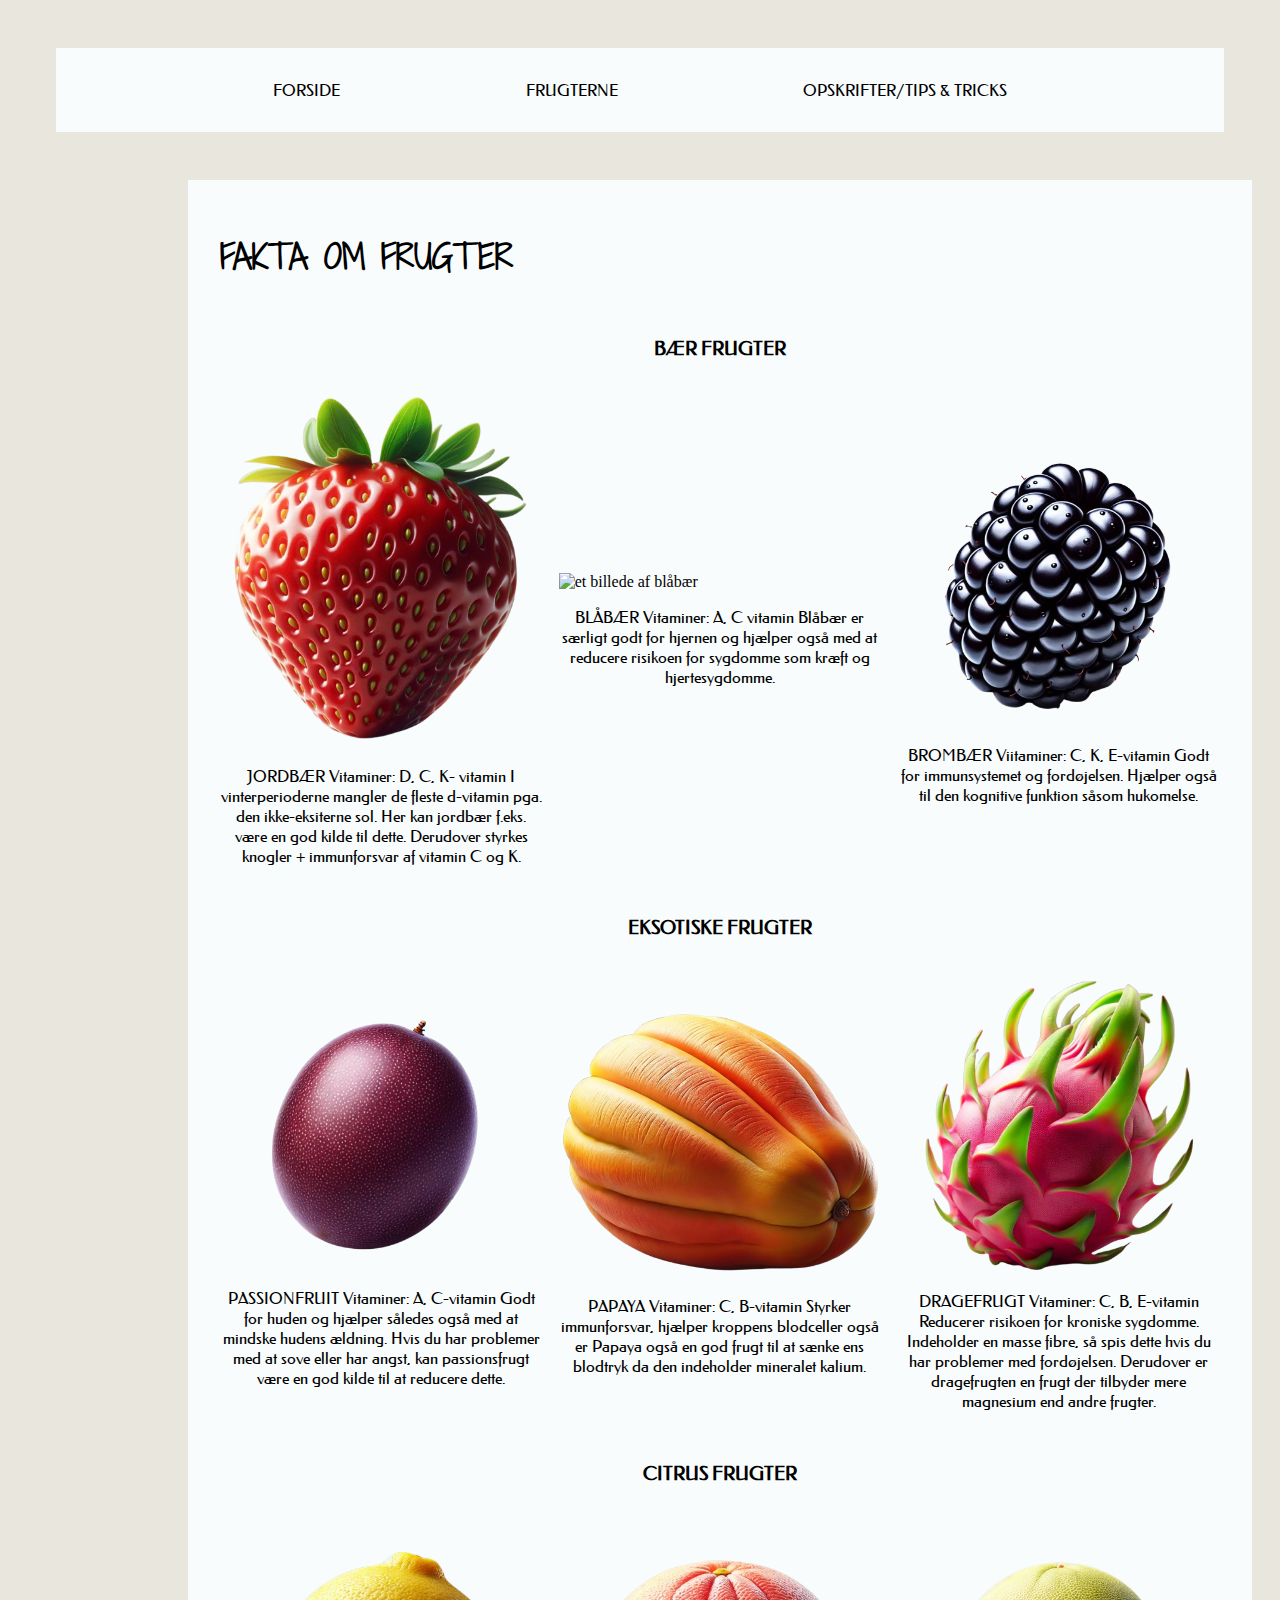
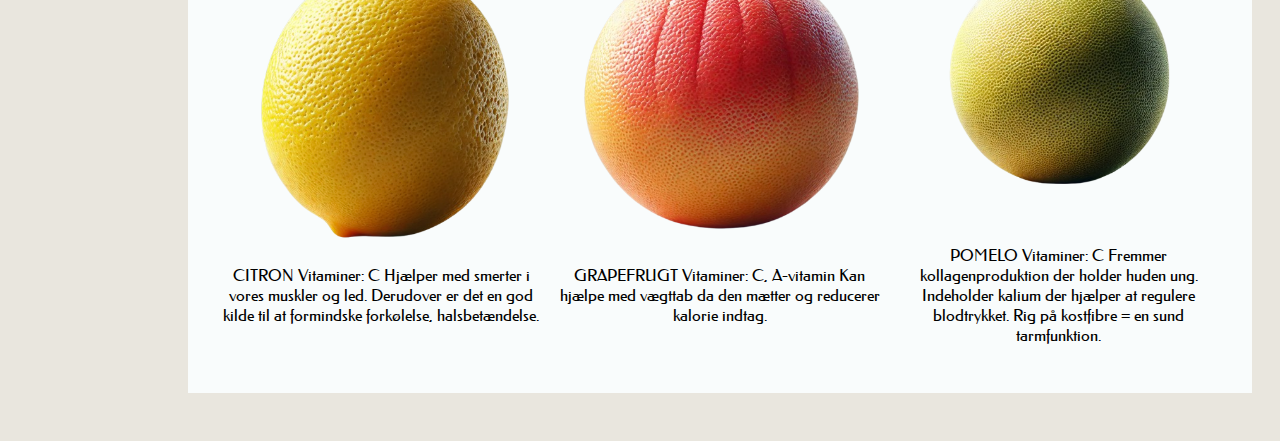
==== emnesite/side2.html @ 26ed6275 "gemt" ====
<!DOCTYPE html>
<html lang="da">
  <head>
    <meta charset="UTF-8" />
    <meta name="viewport" content="width=device-width, initial-scale=1.0" />
    <title>Frugter</title>
    <meta name="robots" content="noindex" />
    <link rel="stylesheet" href="design.css" />
    <link rel="icon" type="image/png" href="favicon3.png" />
  </head>

  <body>
    <header>
      <nav>
        <ul class="menu">
          <li><a href="index.html">FORSIDE</a></li>
          <li><a href="side2.html">FRUGTERNE</a></li>
          <li><a href="side3.html">OPSKRIFTER/TIPS & TRICKS</a></li>
        </ul>
      </nav>
    </header>
  </body>

  <main>
    <section class="grid_1-1-1">
      <h1>FAKTA OM FRUGTER</h1>
      <h3 class="bær">BÆR FRUGTER</h3>
      <div class="jordbær">
        <img
          src="/emnesite/billeder/jordbær.png"
          alt="et billede af et jordbær"
          class="hover1"
        />

        <p>
          JORDBÆR Vitaminer: D, C, K- vitamin I vinterperioderne mangler de
          fleste d-vitamin pga. den ikke-eksiterne sol. Her kan jordbær f.eks.
          være en god kilde til dette. Derudover styrkes knogler + immunforsvar
          af vitamin C og K.
        </p>
      </div>

      <div class="blåbær">
        <img
          src="/emnesite/billeder/blåbær.png"
          alt="et billede af blåbær"
          class="hover2"
        />
        <p>
          BLÅBÆR Vitaminer: A, C vitamin Blåbær er særligt godt for hjernen og
          hjælper også med at reducere risikoen for sygdomme som kræft og
          hjertesygdomme.
        </p>
      </div>

      <div class="brombær">
        <img
          src="/emnesite/billeder/brombær.png"
          alt="et billede af et brombær"
          class="hover3"
        />
        <p>
          BROMBÆR Viitaminer: C, K, E-vitamin Godt for immunsystemet og
          fordøjelsen. Hjælper også til den kognitive funktion såsom hukomelse.
        </p>
      </div>

      <h3 class="ekso">EKSOTISKE FRUGTER</h3>
      <div class="passion">
        <img
          src="/emnesite/billeder/passionfrugt.png"
          alt="et billede af en paasionsfrugt"
          class="hover4"
        />
        <p>
          PASSIONFRUIT Vitaminer: A, C-vitamin Godt for huden og hjælper således
          også med at mindske hudens ældning. Hvis du har problemer med at sove
          eller har angst, kan passionsfrugt være en god kilde til at reducere
          dette.
        </p>
      </div>

      <div class="papaya">
        <img
          src="/emnesite/billeder/papaya.png"
          alt="et billede af en papaya"
          class="hover5"
        />
        <p>
          PAPAYA Vitaminer: C, B-vitamin Styrker immunforsvar, hjælper kroppens
          blodceller også er Papaya også en god frugt til at sænke ens blodtryk
          da den indeholder mineralet kalium.
        </p>
      </div>

      <div class="drage">
        <img
          src="/emnesite/billeder/dragefrugt.png"
          alt="et billede af en dragefrugt"
          class="hover6"
        />
        <p>
          DRAGEFRUGT Vitaminer: C, B, E-vitamin Reducerer risikoen for kroniske
          sygdomme. Indeholder en masse fibre, så spis dette hvis du har
          problemer med fordøjelsen. Derudover er dragefrugten en frugt der
          tilbyder mere magnesium end andre frugter.
        </p>
      </div>

      <h3 class="citrus">CITRUS FRUGTER</h3>
      <div class="citron">
        <img
          src="/emnesite/billeder/citron.png"
          alt="et billede af en citron"
          class="hover7"
        />
        <p>
          CITRON Vitaminer: C Hjælper med smerter i vores muskler og led.
          Derudover er det en god kilde til at formindske forkølelse,
          halsbetændelse.
        </p>
      </div>

      <div class="grape">
        <img
          src="/emnesite/billeder/grapefrugt.png"
          alt="et billede af en grapefrugt"
          class="hover8"
        />
        <p>
          GRAPEFRUGT Vitaminer: C, A-vitamin Kan hjælpe med vægttab da den
          mætter og reducerer kalorie indtag.
        </p>
      </div>

      <div class="pomelo">
        <img
          src="/emnesite/billeder/pomelo.png"
          alt="et billede af en pomelo"
          class="hover9"
        />
        <p>
          POMELO Vitaminer: C Fremmer kollagenproduktion der holder huden ung.
          Indeholder kalium der hjælper at regulere blodtrykket. Rig på
          kostfibre = en sund tarmfunktion.
        </p>
      </div>
    </section>
  </main>

  <footer></footer>
</html>
---- emnesite/design.css ----
/* css til alt */
body,
main {
  background-color: rgb(233, 230, 222);
}

section {
  background-color: rgb(249, 252, 252);
  padding: 2em;
  margin: 3em;
}

nav {
  background-color: rgb(249, 252, 252);
  margin: 3em;
}

@font-face {
  font-family: "shadow";
  src: url(../emnesite/fonts/Shadows_Into_Light_Two/ShadowsIntoLightTwo-Regular.ttf);
}

@font-face {
  font-family: "federo";
  src: url(../emnesite/fonts/Federo/Federo-Regular.ttf);
}

h1 {
  display: grid;
  grid-column: 1/4;
}

h1,
h2,
nav {
  font-family: "shadow";
  color: black;
}

h2 {
  text-align: center;
}

h3 {
  font-family: "federo";
  text-align: center;
}

p,
li {
  font-family: federo;
  color: black;
}

img {
  max-width: 100%;
  height: auto;
  display: block;
}

/* css til side 3 */
.råd {
  border: 2px;
  background-color: rgb(103, 164, 157);
  border-radius: 10px;
  box-shadow: 4px 4px 10px rgba(0, 0, 0, 0.3);
  padding: 2em;
}

.grid_1-1 {
  display: grid;
  grid-template-columns: repeat(2, 1fr);
  gap: 5px;
}

.grid_1-1 img {
  width: 100%;
}

/* css til side 1+2 */
.frugt {
  display: grid;
  grid-template-columns: repeat(9, 1fr);
  gap: 10px;
}

.frugt img {
  width: 100%;
  height: auto;
  transition: 0.5s;
}

.hover1:hover {
  content: url(/emnesite/billeder/jordbær2.png);
}

.hover2:hover {
  content: url(/emnesite/billeder/blåbær2.png);
}

.hover3:hover {
  content: url(/emnesite/billeder/brombær2.png);
}

.hover4:hover {
  content: url(/emnesite/billeder/passionfrugt2.png);
}

.hover5:hover {
  content: url(/emnesite/billeder/papaya2.png);
}

.hover6:hover {
  content: url(/emnesite/billeder/dragefrugt2.png);
}

.hover7:hover {
  content: url(/emnesite/billeder/citron2.png);
}

.hover8:hover {
  content: url(/emnesite/billeder/grapefrugt2.png);
}

.hover9:hover {
  content: url(/emnesite/billeder/pomelo2.png);
}

.grid_1-1-1 {
  display: grid;
  grid-template-columns: 6fr, 1fr;
  gap: 10px;
  align-items: center;
  width: 100%;
  height: auto;
}

.grid_1-1-1 p {
  text-align: center;
}

/* tablet og større skærme */
@media (width>=700px) {
  main {
    max-width: 1000px;
    margin: 0 auto;
  }
}

/* tilpas til desktop */
@media (width>=1200px) {
  .grid_1-1 {
    display: grid;
    grid-template-columns: 1fr 1fr;
  }
}

/* css til menu */
@media (width>=600px) {
  div.order {
    order: -1;
  }

  .menu {
    display: flex;
    list-style-type: none;
    justify-content: space-evenly;
    font-family: "shadow";
    padding: 2em;
  }

  a {
    text-decoration: none;
    color: black;
  }

  a:link {
    color: black;
  }
}

/* side 2 */

@media (width>600px) {
  .grid_1-1-1 {
    display: grid;
    grid-template-columns: 1fr 1fr 1fr;
    column-gap: 1em;
    row-gap: 1em;
  }

  .grid_1-1-1 img {
    width: 100%;
    height: 100%;
  }

  .jordbær {
    grid-column: 1/2;
    grid-row: 3/4;
  }

  .blåbær {
    grid-column: 2/3;
    grid-row: 3/4;
  }

  .brombær {
    grid-column: 3/4;
    grid-row: 3/4;
  }

  .passion {
    grid-column: 1/2;
    grid-row: 5/6;
  }

  .papaya {
    grid-column: 2/3;
    grid-row: 5/6;
  }

  .drage {
    grid-column: 3/4;
    grid-row: 5/6;
  }

  .citron {
    grid-column: 1/2;
    grid-row: 7/8;
  }

  .grape {
    grid-column: 2/3;
    grid-row: 7/8;
  }

  .pomelo {
    grid-column: 3/4;
    grid-row: 7/8;
  }

  /* oversskrift til frugterne */
  .bær {
    text-align: center;
    grid-column: 2/3;
    grid-row: 2/3;
  }

  .ekso {
    text-align: center;
    grid-column: 2/3;
    grid-row: 4/5;
  }
  .citrus {
    grid-column: 2/3;
    grid-row: 6/7;
  }
}

/* css til side 4 */
.tomat {
  text-align: center;
  padding: 5em;
}

.tomat img {
  display: grid;
  justify-content: center;
  align-items: center;
}
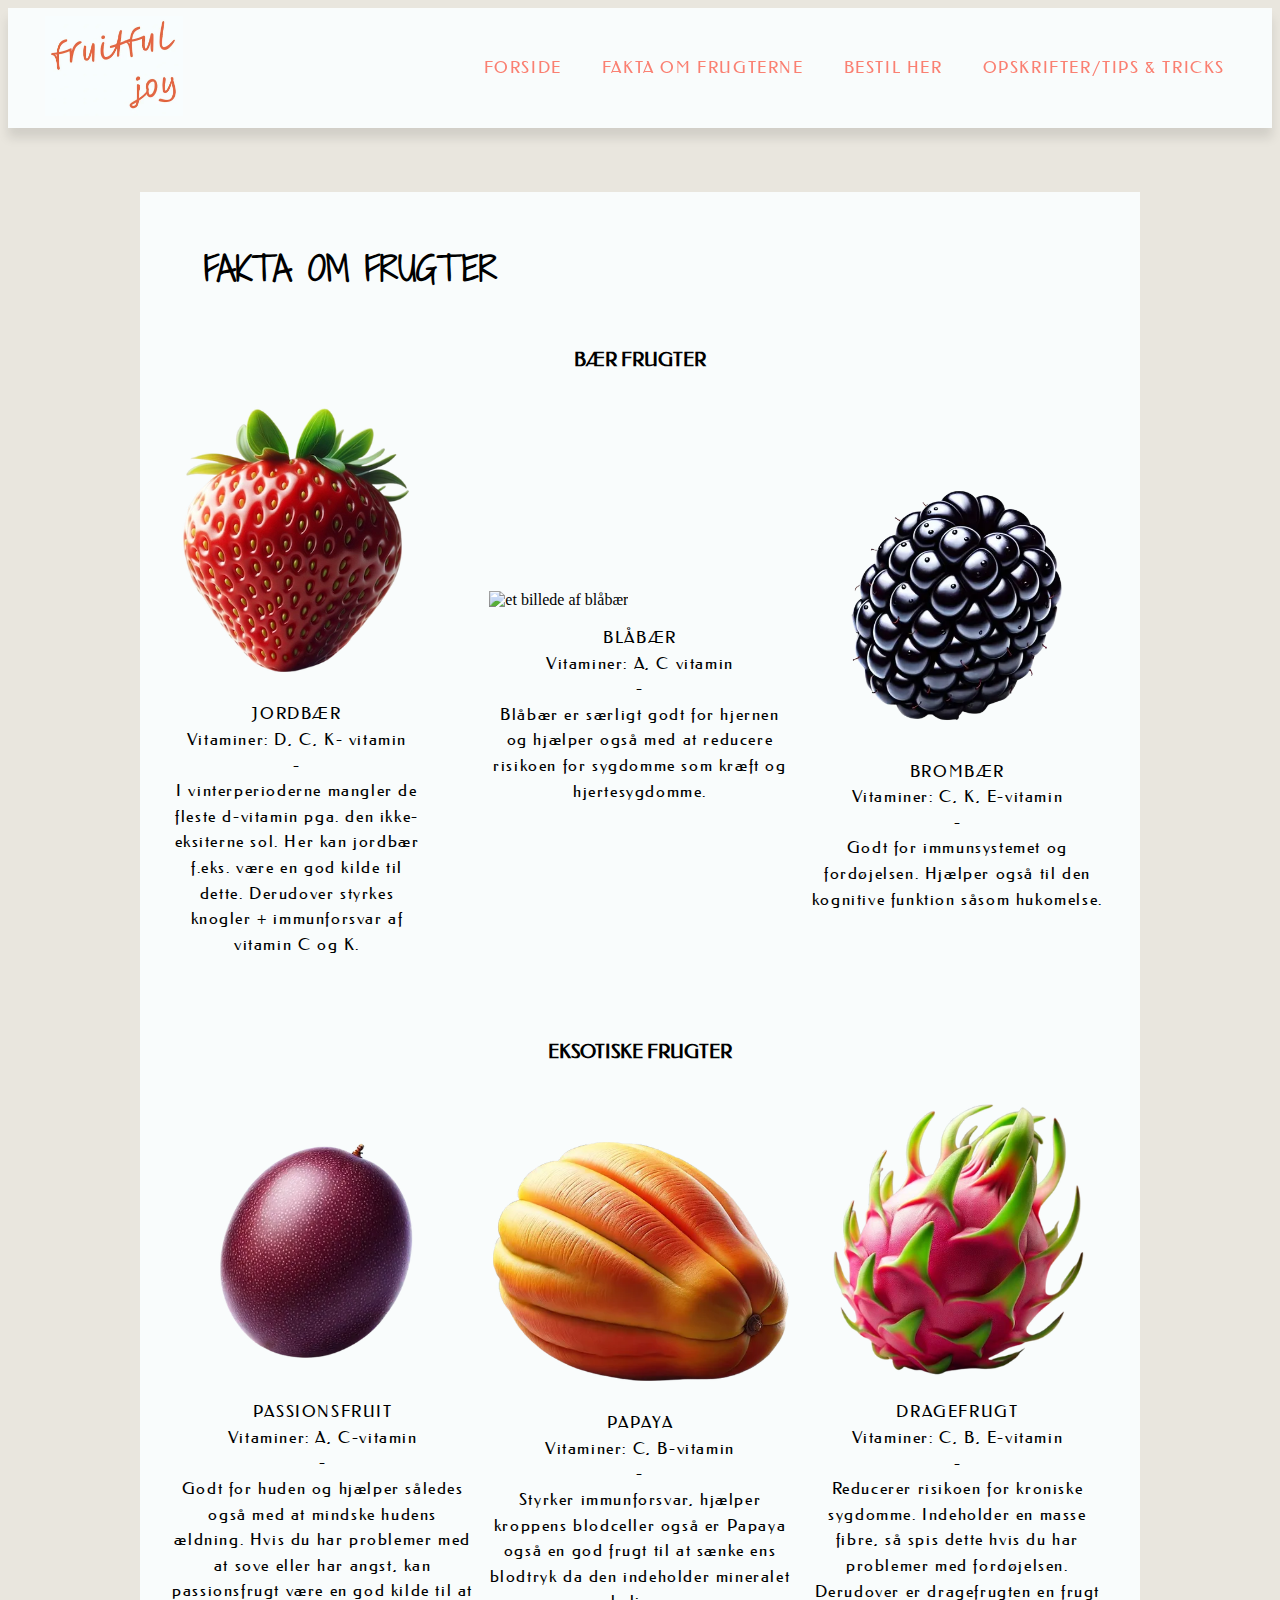
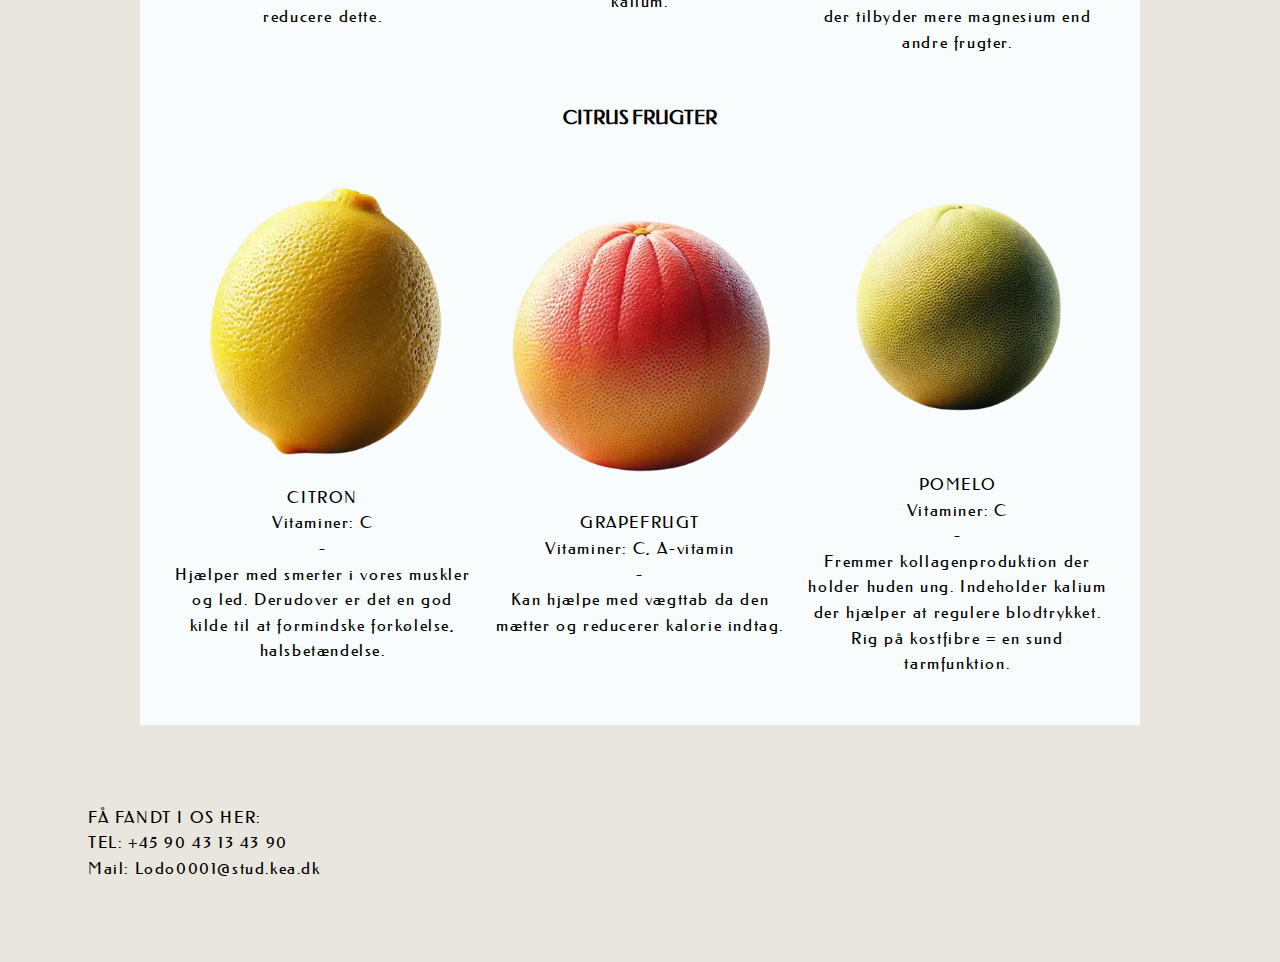
==== commit 86427a92: "gemt" ====
--- a/emnesite/side2.html
+++ b/emnesite/side2.html
@@ -6,147 +6,182 @@
     <title>Frugter</title>
     <meta name="robots" content="noindex" />
     <link rel="stylesheet" href="design.css" />
+    <link rel="stylesheet" href="menu.css" />
     <link rel="icon" type="image/png" href="favicon3.png" />
   </head>
 
   <body>
     <header>
+      <div class="logo">
+        <a href="/emnesite/index.html">
+          <img src="/emnesite/billeder/logo.webp" alt="logo billede" />
+        </a>
+      </div>
       <nav>
         <ul class="menu">
           <li><a href="index.html">FORSIDE</a></li>
-          <li><a href="side2.html">FRUGTERNE</a></li>
+          <li><a href="side2.html">FAKTA OM FRUGTERNE</a></li>
+          <li><a href="side8.html">BESTIL HER</a></li>
           <li><a href="side3.html">OPSKRIFTER/TIPS & TRICKS</a></li>
         </ul>
+        <div class="burger">
+          <div class="line"></div>
+          <div class="line"></div>
+          <div class="line"></div>
+        </div>
       </nav>
     </header>
-  </body>
 
-  <main>
-    <section class="grid_1-1-1">
-      <h1>FAKTA OM FRUGTER</h1>
-      <h3 class="bær">BÆR FRUGTER</h3>
-      <div class="jordbær">
-        <img
-          src="/emnesite/billeder/jordbær.png"
-          alt="et billede af et jordbær"
-          class="hover1"
-        />
+    <script src="menu/menu.js"></script>
 
+    <main>
+      <section class="grid_1-1-1">
+        <h1>FAKTA OM FRUGTER</h1>
+        <h3 class="bær">BÆR FRUGTER</h3>
+        <div class="jordbær">
+          <img
+            src="/emnesite/billeder/jordbær.webp"
+            alt="et billede af et jordbær"
+            class="hover1"
+          />
+
+          <p>
+            JORDBÆR <br />
+            Vitaminer: D, C, K- vitamin <br />
+            - <br />
+            I vinterperioderne mangler de fleste d-vitamin pga. den
+            ikke-eksiterne sol. Her kan jordbær f.eks. være en god kilde til
+            dette. Derudover styrkes knogler + immunforsvar af vitamin C og K.
+          </p>
+        </div>
+
+        <div class="blåbær">
+          <img
+            src="/emnesite/billeder/blåbær.webp"
+            alt="et billede af blåbær"
+            class="hover2"
+          />
+          <p>
+            BLÅBÆR <br />
+            Vitaminer: A, C vitamin <br />
+            - <br />Blåbær er særligt godt for hjernen og hjælper også med at
+            reducere risikoen for sygdomme som kræft og hjertesygdomme.
+          </p>
+        </div>
+
+        <div class="brombær">
+          <img
+            src="/emnesite/billeder/brombær.webp"
+            alt="et billede af et brombær"
+            class="hover3"
+          />
+          <p>
+            BROMBÆR <br />
+            Vitaminer: C, K, E-vitamin <br />
+            - <br />Godt for immunsystemet og fordøjelsen. Hjælper også til den
+            kognitive funktion såsom hukomelse.
+          </p>
+        </div>
+
+        <h3 class="ekso" id="eks">EKSOTISKE FRUGTER</h3>
+        <div class="passion">
+          <img
+            src="/emnesite/billeder/passionfrugt.webp"
+            alt="et billede af en paasionsfrugt"
+            class="hover4"
+          />
+          <p>
+            PASSIONSFRUIT <br />
+            Vitaminer: A, C-vitamin <br />
+            - <br />
+            Godt for huden og hjælper således også med at mindske hudens
+            ældning. Hvis du har problemer med at sove eller har angst, kan
+            passionsfrugt være en god kilde til at reducere dette.
+          </p>
+        </div>
+
+        <div class="papaya">
+          <img
+            src="/emnesite/billeder/papaya.webp"
+            alt="et billede af en papaya"
+            class="hover5"
+          />
+          <p>
+            PAPAYA <br />Vitaminer: C, B-vitamin <br />
+            -<br />Styrker immunforsvar, hjælper kroppens blodceller også er
+            Papaya også en god frugt til at sænke ens blodtryk da den indeholder
+            mineralet kalium.
+          </p>
+        </div>
+
+        <div class="drage">
+          <img
+            src="/emnesite/billeder/dragefrugt.webp"
+            alt="et billede af en dragefrugt"
+            class="hover6"
+          />
+          <p>
+            DRAGEFRUGT<br />Vitaminer: C, B, E-vitamin <br />
+            - <br />Reducerer risikoen for kroniske sygdomme. Indeholder en
+            masse fibre, så spis dette hvis du har problemer med fordøjelsen.
+            Derudover er dragefrugten en frugt der tilbyder mere magnesium end
+            andre frugter.
+          </p>
+        </div>
+
+        <h3 class="citrus" id="ci">CITRUS FRUGTER</h3>
+        <div class="citron">
+          <img
+            src="/emnesite/billeder/citron.webp"
+            alt="et billede af en citron"
+            class="hover7"
+          />
+          <p>
+            CITRON <br />Vitaminer: C <br />
+            - <br />
+            Hjælper med smerter i vores muskler og led. Derudover er det en god
+            kilde til at formindske forkølelse, halsbetændelse.
+          </p>
+        </div>
+
+        <div class="grape">
+          <img
+            src="/emnesite/billeder/grapefrugt.webp"
+            alt="et billede af en grapefrugt"
+            class="hover8"
+          />
+          <p>
+            GRAPEFRUGT <br />
+            Vitaminer: C, A-vitamin <br />
+            - <br />Kan hjælpe med vægttab da den mætter og reducerer kalorie
+            indtag.
+          </p>
+        </div>
+
+        <div class="pomelo">
+          <img
+            src="/emnesite/billeder/pomelo.webp"
+            alt="et billede af en pomelo"
+            class="hover9"
+          />
+          <p>
+            POMELO <br />
+            Vitaminer: C <br />
+            - <br />Fremmer kollagenproduktion der holder huden ung. Indeholder
+            kalium der hjælper at regulere blodtrykket. Rig på kostfibre = en
+            sund tarmfunktion.
+          </p>
+        </div>
+      </section>
+    </main>
+
+    <footer>
+      <div id="footer">
         <p>
-          JORDBÆR Vitaminer: D, C, K- vitamin I vinterperioderne mangler de
-          fleste d-vitamin pga. den ikke-eksiterne sol. Her kan jordbær f.eks.
-          være en god kilde til dette. Derudover styrkes knogler + immunforsvar
-          af vitamin C og K.
+          FÅ FANDT I OS HER: <br />TEL: +45 90 43 13 43 90<br />Mail:
+          Lodo0001@stud.kea.dk
         </p>
       </div>
-
-      <div class="blåbær">
-        <img
-          src="/emnesite/billeder/blåbær.png"
-          alt="et billede af blåbær"
-          class="hover2"
-        />
-        <p>
-          BLÅBÆR Vitaminer: A, C vitamin Blåbær er særligt godt for hjernen og
-          hjælper også med at reducere risikoen for sygdomme som kræft og
-          hjertesygdomme.
-        </p>
-      </div>
-
-      <div class="brombær">
-        <img
-          src="/emnesite/billeder/brombær.png"
-          alt="et billede af et brombær"
-          class="hover3"
-        />
-        <p>
-          BROMBÆR Viitaminer: C, K, E-vitamin Godt for immunsystemet og
-          fordøjelsen. Hjælper også til den kognitive funktion såsom hukomelse.
-        </p>
-      </div>
-
-      <h3 class="ekso">EKSOTISKE FRUGTER</h3>
-      <div class="passion">
-        <img
-          src="/emnesite/billeder/passionfrugt.png"
-          alt="et billede af en paasionsfrugt"
-          class="hover4"
-        />
-        <p>
-          PASSIONFRUIT Vitaminer: A, C-vitamin Godt for huden og hjælper således
-          også med at mindske hudens ældning. Hvis du har problemer med at sove
-          eller har angst, kan passionsfrugt være en god kilde til at reducere
-          dette.
-        </p>
-      </div>
-
-      <div class="papaya">
-        <img
-          src="/emnesite/billeder/papaya.png"
-          alt="et billede af en papaya"
-          class="hover5"
-        />
-        <p>
-          PAPAYA Vitaminer: C, B-vitamin Styrker immunforsvar, hjælper kroppens
-          blodceller også er Papaya også en god frugt til at sænke ens blodtryk
-          da den indeholder mineralet kalium.
-        </p>
-      </div>
-
-      <div class="drage">
-        <img
-          src="/emnesite/billeder/dragefrugt.png"
-          alt="et billede af en dragefrugt"
-          class="hover6"
-        />
-        <p>
-          DRAGEFRUGT Vitaminer: C, B, E-vitamin Reducerer risikoen for kroniske
-          sygdomme. Indeholder en masse fibre, så spis dette hvis du har
-          problemer med fordøjelsen. Derudover er dragefrugten en frugt der
-          tilbyder mere magnesium end andre frugter.
-        </p>
-      </div>
-
-      <h3 class="citrus">CITRUS FRUGTER</h3>
-      <div class="citron">
-        <img
-          src="/emnesite/billeder/citron.png"
-          alt="et billede af en citron"
-          class="hover7"
-        />
-        <p>
-          CITRON Vitaminer: C Hjælper med smerter i vores muskler og led.
-          Derudover er det en god kilde til at formindske forkølelse,
-          halsbetændelse.
-        </p>
-      </div>
-
-      <div class="grape">
-        <img
-          src="/emnesite/billeder/grapefrugt.png"
-          alt="et billede af en grapefrugt"
-          class="hover8"
-        />
-        <p>
-          GRAPEFRUGT Vitaminer: C, A-vitamin Kan hjælpe med vægttab da den
-          mætter og reducerer kalorie indtag.
-        </p>
-      </div>
-
-      <div class="pomelo">
-        <img
-          src="/emnesite/billeder/pomelo.png"
-          alt="et billede af en pomelo"
-          class="hover9"
-        />
-        <p>
-          POMELO Vitaminer: C Fremmer kollagenproduktion der holder huden ung.
-          Indeholder kalium der hjælper at regulere blodtrykket. Rig på
-          kostfibre = en sund tarmfunktion.
-        </p>
-      </div>
-    </section>
-  </main>
-
-  <footer></footer>
+    </footer>
+  </body>
 </html>
--- a/emnesite/design.css
+++ b/emnesite/design.css
@@ -7,12 +7,6 @@
 section {
   background-color: rgb(249, 252, 252);
   padding: 2em;
-  margin: 3em;
-}
-
-nav {
-  background-color: rgb(249, 252, 252);
-  margin: 3em;
 }
 
 @font-face {
@@ -28,6 +22,7 @@
 h1 {
   display: grid;
   grid-column: 1/4;
+  padding-left: 1em;
 }
 
 h1,
@@ -50,12 +45,13 @@
 li {
   font-family: federo;
   color: black;
+  letter-spacing: 0.1em;
+  line-height: 1.6;
 }
 
 img {
   max-width: 100%;
   height: auto;
-  display: block;
 }
 
 /* css til side 3 */
@@ -67,76 +63,80 @@
   padding: 2em;
 }
 
-.grid_1-1 {
-  display: grid;
-  grid-template-columns: repeat(2, 1fr);
-  gap: 5px;
-}
-
-.grid_1-1 img {
-  width: 100%;
-}
-
-/* css til side 1+2 */
-.frugt {
-  display: grid;
-  grid-template-columns: repeat(9, 1fr);
-  gap: 10px;
-}
-
-.frugt img {
-  width: 100%;
-  height: auto;
-  transition: 0.5s;
-}
-
-.hover1:hover {
-  content: url(/emnesite/billeder/jordbær2.png);
-}
-
-.hover2:hover {
-  content: url(/emnesite/billeder/blåbær2.png);
-}
-
-.hover3:hover {
-  content: url(/emnesite/billeder/brombær2.png);
-}
-
-.hover4:hover {
-  content: url(/emnesite/billeder/passionfrugt2.png);
-}
-
-.hover5:hover {
-  content: url(/emnesite/billeder/papaya2.png);
-}
-
-.hover6:hover {
-  content: url(/emnesite/billeder/dragefrugt2.png);
-}
-
-.hover7:hover {
-  content: url(/emnesite/billeder/citron2.png);
-}
-
-.hover8:hover {
-  content: url(/emnesite/billeder/grapefrugt2.png);
-}
-
-.hover9:hover {
-  content: url(/emnesite/billeder/pomelo2.png);
-}
-
-.grid_1-1-1 {
-  display: grid;
-  grid-template-columns: 6fr, 1fr;
-  gap: 10px;
-  align-items: center;
-  width: 100%;
-  height: auto;
-}
-
-.grid_1-1-1 p {
-  text-align: center;
+#tips {
+  padding-right: 2em;
+}
+
+@media (width>768px) {
+  .grid_1-1 {
+    display: grid;
+    grid-template-columns: repeat(2, 1fr);
+    gap: 5px;
+  }
+
+  .grid_1-1 img {
+    width: 100%;
+  }
+
+  /* css til side 1+2 */
+
+  hr {
+    margin: 50px 0;
+  }
+
+  .frugt {
+    white-space: nowrap;
+    overflow-x: auto;
+    overflow-y: hidden;
+    gap: 10px;
+    scroll-snap-type: x mandatory;
+    width: 100%;
+    overflow: scroll;
+  }
+
+  .frugt img {
+    width: auto;
+    transition: 0.1s;
+    height: 150px;
+    scroll-snap-align: start;
+    border-radius: 8px;
+  }
+
+  .hover1:hover {
+    content: url(/emnesite/billeder/jordbær2.webp);
+  }
+
+  .hover2:hover {
+    content: url(/emnesite/billeder/blåbær2.webp);
+  }
+
+  .hover3:hover {
+    content: url(/emnesite/billeder/brombær2.webp);
+  }
+
+  .hover4:hover {
+    content: url(/emnesite/billeder/passionfrugt2.webp);
+  }
+
+  .hover5:hover {
+    content: url(/emnesite/billeder/papaya2.webp);
+  }
+
+  .hover6:hover {
+    content: url(/emnesite/billeder/dragefrugt2.webp);
+  }
+
+  .hover7:hover {
+    content: url(/emnesite/billeder/citron2.webp);
+  }
+
+  .hover8:hover {
+    content: url(/emnesite/billeder/grapefrugt2.webp);
+  }
+
+  .hover9:hover {
+    content: url(/emnesite/billeder/grapefrugt2.webp);
+  }
 }
 
 /* tablet og større skærme */
@@ -152,30 +152,6 @@
   .grid_1-1 {
     display: grid;
     grid-template-columns: 1fr 1fr;
-  }
-}
-
-/* css til menu */
-@media (width>=600px) {
-  div.order {
-    order: -1;
-  }
-
-  .menu {
-    display: flex;
-    list-style-type: none;
-    justify-content: space-evenly;
-    font-family: "shadow";
-    padding: 2em;
-  }
-
-  a {
-    text-decoration: none;
-    color: black;
-  }
-
-  a:link {
-    color: black;
   }
 }
 
@@ -187,6 +163,8 @@
     grid-template-columns: 1fr 1fr 1fr;
     column-gap: 1em;
     row-gap: 1em;
+    height: auto;
+    align-items: center;
   }
 
   .grid_1-1-1 img {
@@ -194,9 +172,15 @@
     height: 100%;
   }
 
+  .grid_1-1-1 p {
+    text-align: center;
+  }
+
   .jordbær {
     grid-column: 1/2;
     grid-row: 3/4;
+    padding-bottom: 2em;
+    width: 250px;
   }
 
   .blåbær {
@@ -259,12 +243,148 @@
 
 /* css til side 4 */
 .tomat {
+  padding: 2em;
   text-align: center;
-  padding: 5em;
-}
-
-.tomat img {
-  display: grid;
-  justify-content: center;
-  align-items: center;
-}
+}
+
+#vel {
+  text-align: center;
+  margin-top: 8em;
+}
+
+/* css til footer */
+#footer {
+  margin: 5em;
+}
+
+/* css til side8 */
+
+@media (width>600px) {
+  .ggrid_1-1-1 {
+    display: grid;
+    grid-template-columns: 1fr 1fr 1fr;
+    column-gap: 1em;
+    row-gap: 1em;
+    align-items: center;
+  }
+
+  /* oversskrift til frugterne */
+  .bær {
+    text-align: center;
+    grid-column: 2/3;
+    grid-row: 2/3;
+  }
+
+  .ekso1 {
+    text-align: center;
+    grid-column: 2/3;
+    grid-row: 4/5;
+  }
+  .citrus {
+    grid-column: 2/3;
+    grid-row: 6/7;
+  }
+
+  button {
+    background-color: rgb(233, 184, 179);
+    padding: 1em;
+    font-family: "federo";
+  }
+
+  .side8bær1 {
+    grid-column: 1/2;
+    grid-row: 3/4;
+    border: 2px;
+    background-color: rgb(7, 83, 75);
+    border-radius: 20px;
+    padding: 2em;
+    height: 650px;
+  }
+
+  .side8bær2 {
+    grid-column: 2/3;
+    grid-row: 3/4;
+    border: 2px;
+    background-color: rgb(7, 83, 75);
+    border-radius: 20px;
+    padding: 2em;
+    height: 650px;
+  }
+
+  .side8bær3 {
+    grid-column: 3/4;
+    grid-row: 3/4;
+    border: 2px;
+    background-color: rgb(7, 83, 75);
+    border-radius: 20px;
+    padding: 2em;
+    height: 650px;
+  }
+
+  .side8ekso1 {
+    grid-column: 1/2;
+    grid-row: 5/6;
+    border: 2px;
+    background-color: rgb(103, 164, 157);
+    border-radius: 15px;
+    padding: 2em;
+    height: 650px;
+  }
+
+  .side8ekso2 {
+    grid-column: 2/3;
+    grid-row: 5/6;
+    border: 2px;
+    background-color: rgb(103, 164, 157);
+    border-radius: 15px;
+    padding: 2em;
+    height: 650px;
+  }
+
+  .side8ekso3 {
+    grid-column: 3/4;
+    grid-row: 5/6;
+    border: 2px;
+    background-color: rgb(103, 164, 157);
+    border-radius: 15px;
+    padding: 2em;
+    height: 650px;
+  }
+
+  .side8ci1 {
+    grid-column: 1/2;
+    grid-row: 7/8;
+    border: 2px;
+    background-color: rgb(194, 217, 215);
+    border-radius: 10px;
+    padding: 2em;
+    height: 650px;
+  }
+
+  .side8ci2 {
+    grid-column: 2/3;
+    grid-row: 7/8;
+    border: 2px;
+    background-color: rgb(194, 217, 215);
+    border-radius: 10px;
+    padding: 2em;
+    height: 650px;
+  }
+
+  .side8ci3 {
+    grid-column: 3/4;
+    grid-row: 7/8;
+    border: 2px;
+    background-color: rgb(194, 217, 215);
+    border-radius: 10px;
+    padding: 2em;
+    height: 650px;
+  }
+
+  .jordbær1 {
+    grid-column: 1/2;
+    grid-row: 3/4;
+    padding-bottom: 2em;
+    width: 200px;
+  }
+}
--- a/emnesite/menu.css
+++ b/emnesite/menu.css
@@ -0,0 +1,113 @@
+* {
+  box-sizing: border-box;
+}
+
+header {
+  position: sticky;
+  top: 0;
+  display: flex;
+  justify-content: space-between;
+  align-items: center;
+  padding: 5px;
+  background-color: rgb(249, 252, 252);
+  box-shadow: 0 10px 10px rgba(0, 0, 0, 0.1);
+  margin-bottom: 4em;
+}
+
+.logo img {
+  width: 170px;
+  height: 100px;
+  padding-left: 2em;
+}
+
+nav {
+  display: flex;
+  align-items: center;
+}
+
+.menu {
+  display: flex;
+  list-style: none;
+  margin: 0;
+  padding: 2em;
+}
+
+.menu li {
+  margin-right: 20px;
+}
+
+.menu li:last-child {
+  margin-right: 0;
+}
+
+.menu a {
+  display: block;
+  padding: 10px;
+  color: salmon;
+  text-decoration: none;
+  transition: color 0.3s;
+  text-align: end;
+}
+
+.menu a:hover {
+  color: #ff0000;
+}
+
+.burger {
+  width: 30px;
+  height: 20px;
+  cursor: pointer;
+}
+
+.burger .line {
+  width: 100%;
+  height: 2px;
+  background-color: #333333;
+  margin-bottom: 5px;
+  transition: 0.2s linear;
+}
+.burger {
+  display: none;
+  margin-right: 2em;
+}
+@media screen and (max-width: 800px) {
+  .menu {
+    display: none;
+  }
+  .burger {
+    display: block;
+  }
+  .burger.active .line:nth-child(1) {
+    transform: rotate(45deg) translate(5px, 5px);
+    transition: 0.2s linear;
+  }
+
+  .burger.active .line:nth-child(2) {
+    opacity: 0;
+    transition: 0.15s linear;
+  }
+
+  .burger.active .line:nth-child(3) {
+    transform: rotate(-45deg) translate(5px, -5px);
+    transition: 0.2s linear;
+  }
+
+  nav.active .menu {
+    display: block;
+    background-color: #ffffff;
+    position: absolute;
+    top: 94px;
+    left: 0;
+    width: 100%;
+    box-shadow: 0 10px 10px rgba(0, 0, 0, 0.1);
+    z-index: 1;
+  }
+
+  nav.active .menu li {
+    margin: 10px 20px;
+  }
+
+  nav.active .menu a {
+    font-size: 24px;
+  }
+}
